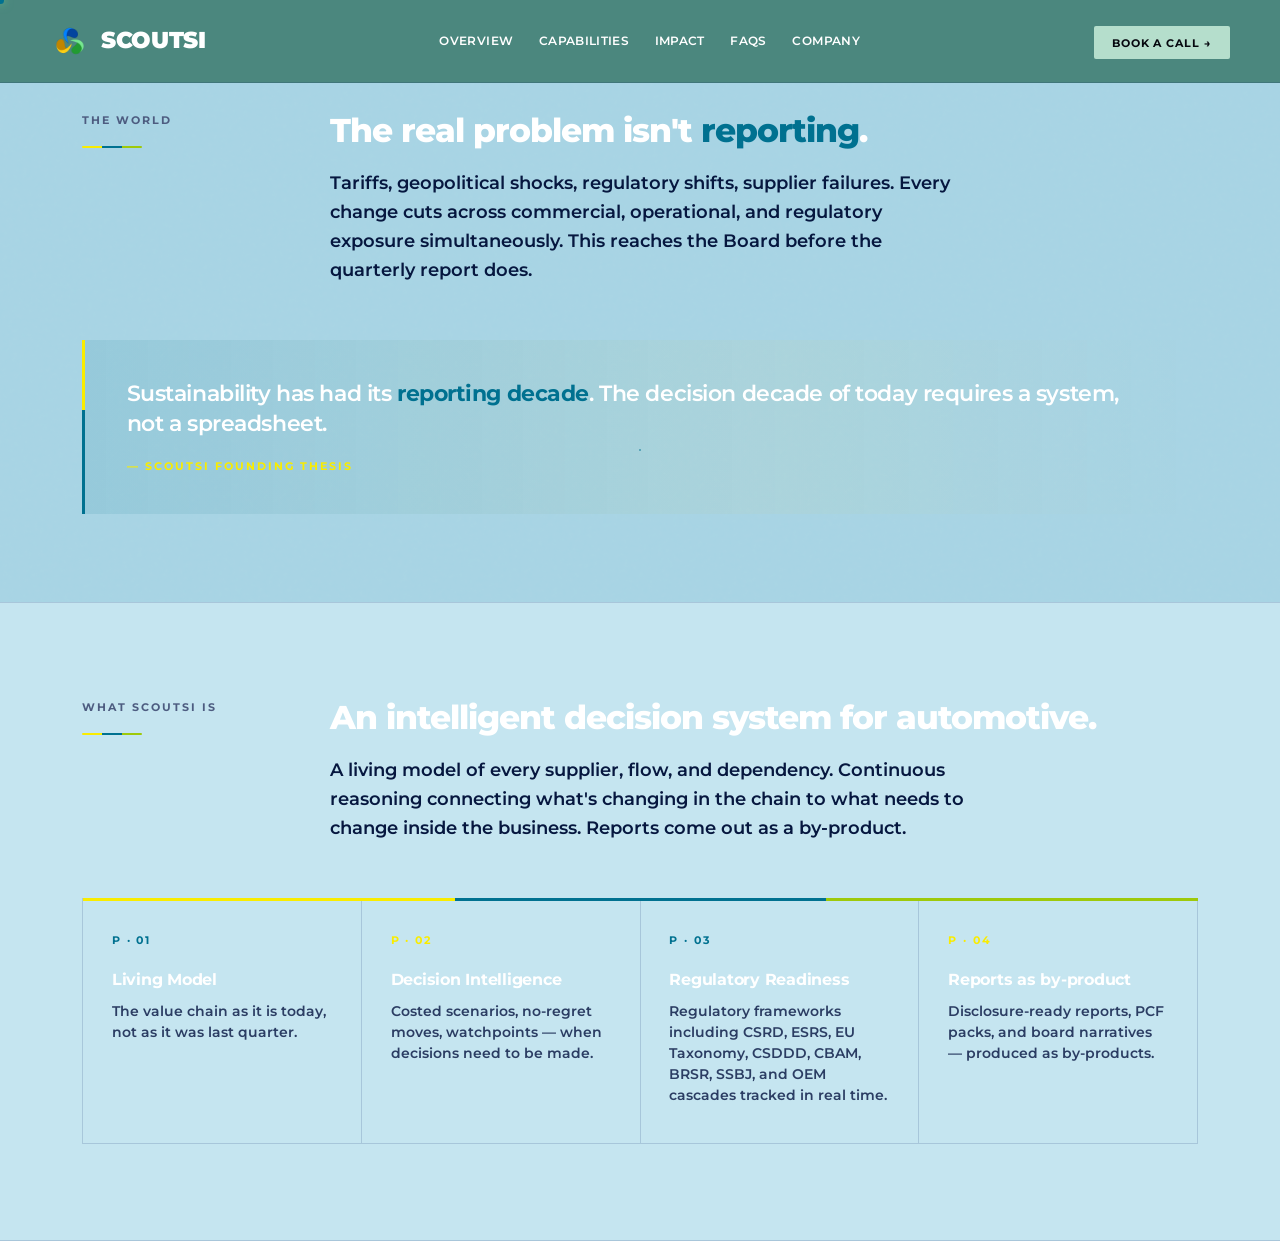
==== about-us.html @ c9f08b69 "Add files via upload" ====
<!doctype html>
<html lang="en">
  <head>
    <meta charset="UTF-8" />
    <meta name="viewport" content="width=device-width,initial-scale=1" />
    <title>Scoutsi — The decision system for the automotive value chain</title>
    <meta
      name="description"
      content="Scoutsi is an intelligent decision system for the automotive value chain. A continuously updated model of every supplier, flow, and dependency — connecting what's changing in the chain to what needs to change inside the business. Reports come out as a by-product."
    />
    <link
      rel="icon"
      type="image/png"
      href="[data-uri]"
    />
    <link rel="preconnect" href="https://fonts.googleapis.com" />
    <link rel="preconnect" href="https://fonts.gstatic.com" crossorigin />
    <link
      href="https://fonts.googleapis.com/css2?family=Montserrat:wght@300;400;500;600;700;800;900&display=swap"
      rel="stylesheet"
    />
    <link rel="stylesheet" href="style.css" />
  </head>
  <body>
    <nav id="nav">
      <div class="nav-in">
        <a href="index.html" class="nav-logo" aria-label="Scoutsi home">
          <span class="logo-mark"
            ><img
              src="[data-uri]"
              alt=""
          /></span>
          <span>SCOUTSI</span>
        </a>

        <div class="nav-links">
          <a href="about-us.html">Overview</a>
          <a href="capabilities.html">Capabilities</a>
          <a href="impact.html">Impact</a>
          <a href="#faq">FAQs</a>
          <a href="founders.html">Company</a>
        </div>
        <div class="nav-ctas">
          <a href="index.html#contact" class="nav-cta">Book a call →</a>
        </div>
        <div class="hamburger" id="hbg" aria-label="Menu">
          <span></span><span></span><span></span>
        </div>
      </div>
    </nav>

    <div class="lead" id="lead"></div>

    <!-- 01 · THE WORLD -->
    <section class="world" id="world">
      <div class="wrap">
        <div class="section-header">
          <div class="section-meta">
            <span class="eyebrow">The World</span>
            <div class="meta-line"></div>
          </div>
          <div class="section-title">
            <h2 class="reveal">
              The real problem isn't <span class="green">reporting</span>.
            </h2>
            <p class="lead reveal">
              Tariffs, geopolitical shocks, regulatory shifts, supplier
              failures. Every change cuts across commercial, operational, and
              regulatory exposure simultaneously. This reaches the Board before
              the quarterly report does.
            </p>
          </div>
        </div>

        <div class="pullquote reveal">
          <div class="pullquote-text">
            Sustainability has had its <em>reporting decade</em>. The decision
            decade of today requires a system, not a spreadsheet.
          </div>
          <div class="pullquote-attr">— Scoutsi Founding Thesis</div>
        </div>
      </div>
    </section>

    <!-- 02 · WHAT SCOUTSI IS -->
    <section class="what-is" id="what">
      <div class="wrap">
        <div class="section-header">
          <div class="section-meta">
            <span class="eyebrow">What Scoutsi Is</span>
            <div class="meta-line"></div>
          </div>
          <div class="section-title">
            <h2 class="reveal">
              An intelligent decision system for automotive.
            </h2>
            <p class="lead reveal">
              A living model of every supplier, flow, and dependency. Continuous
              reasoning connecting what's changing in the chain to what needs to
              change inside the business. Reports come out as a by-product.
            </p>
          </div>
        </div>

        <div class="pillars reveal">
          <div class="pillar">
            <div class="pillar-num">P · 01</div>
            <h3>Living Model</h3>
            <p>The value chain as it is today, not as it was last quarter.</p>
          </div>
          <div class="pillar">
            <div class="pillar-num">P · 02</div>
            <h3>Decision Intelligence</h3>
            <p>
              Costed scenarios, no-regret moves, watchpoints — when decisions
              need to be made.
            </p>
          </div>
          <div class="pillar">
            <div class="pillar-num">P · 03</div>
            <h3>Regulatory Readiness</h3>
            <p>
              Regulatory frameworks including CSRD, ESRS, EU Taxonomy, CSDDD,
              CBAM, BRSR, SSBJ, and OEM cascades tracked in real time.
            </p>
          </div>
          <div class="pillar">
            <div class="pillar-num">P · 04</div>
            <h3>Reports as by-product</h3>
            <p>
              Disclosure-ready reports, PCF packs, and board narratives —
              produced as by-products.
            </p>
          </div>
        </div>
      </div>
    </section>

    <!-- Wind cursor -->
    <svg id="wind-cursor"><path id="wind-path"></path></svg>
    <div id="wind-dot"></div>
    <script src="script.js" defer></script>
  </body>
</html>
---- style.css ----
*,
*::before,
*::after {
  box-sizing: border-box;
  margin: 0;
  padding: 0;
}
html {
  scroll-behavior: smooth;
}

:root {
  --green: #007190; /* kept */
  --green-bright: #b5decc; /* kept */
  --yellow: #f9ec00; /* kept */
  --navy: #2f8f4e; /* medium leaf green */
  --navy-deep: #14532a; /* deep forest green — darkest */
  --navy-bright: #9ec90a; /* chartreuse/lime — vivid accent */
  --bg: #a7d4e4; /* kept */
  --bg-1: #c5e5f0;
  --bg-2: #ddf1f8;
  --bg-3: #f3fbfe;
  --tx: #06173f; /* was #caced3 — now dark, primary text */
  --tx-mid: #2b3d63; /* was #9ba5b8 — secondary text */
  --tx-dim: #4d5c80; /* was #5a6478 — muted text */
  --tx-dimmer: #6a7794; /* was #3f4858 — most muted, still readable */
  --line: rgba(6, 26, 97, 0.15); /* was = --bg (invisible) */
  --line-strong: rgba(6, 26, 97, 0.3); /* was white (invisible on light) */
  --line-green: rgba(0, 113, 144, 0.35);
  --line-navy: rgba(45, 84, 224, 0.494);
  --green-glow: rgba(0, 113, 144, 0.1);
  --navy-glow: rgba(45, 85, 224, 0.1);
  --tri: linear-gradient(
    90deg,
    var(--yellow) 0%,
    var(--yellow) 33.333%,
    var(--green) 33.333%,
    var(--green) 66.666%,
    var(--navy-bright) 66.666%,
    var(--navy-bright) 100%
  );
  --f-sans: "Montserrat", -apple-system, BlinkMacSystemFont, sans-serif;
}

#nav {
  position: fixed;
  top: 0;
  left: 0;
  right: 0;
  z-index: 50;
  background: #4b877e;
  will-change: opacity, transform;
}

/* TRICOLOUR STRIP — reusable utility */
.tri-stripe {
  display: block;
  height: 3px;
  width: 100%;
  background: var(--tri);
  border-radius: 1px;
}
.tri-stripe.thin {
  height: 2px;
}
.tri-stripe.thick {
  height: 4px;
}

body {
  background: var(--bg);
  color: var(--tx);
  font-family: var(--f-sans);
  font-weight: 600;
  line-height: 1.6;
  -webkit-font-smoothing: antialiased;
  -moz-osx-font-smoothing: grayscale;
  overflow-x: hidden;
}
body::before {
  content: "";
  position: fixed;
  inset: 0;
  background-image: url("data:image/svg+xml,%3Csvg viewBox='0 0 200 200' xmlns='http://www.w3.org/2000/svg'%3E%3Cfilter id='n'%3E%3CfeTurbulence type='fractalNoise' baseFrequency='.9' numOctaves='3' stitchTiles='stitch'/%3E%3C/filter%3E%3Crect width='100%25' height='100%25' filter='url(%23n)' opacity='.04'/%3E%3C/svg%3E");
  pointer-events: none;
  z-index: 1;
  mix-blend-mode: overlay;
}
.spine-bg {
  position: fixed;
  inset: 0;
  pointer-events: none;
  z-index: 0;
  background-image:
    linear-gradient(
      90deg,
      transparent calc(50% - 580px),
      var(--line) calc(50% - 580px),
      var(--line) calc(50% - 579px),
      transparent calc(50% - 579px)
    ),
    linear-gradient(
      90deg,
      transparent calc(50% + 579px),
      var(--line) calc(50% + 579px),
      var(--line) calc(50% + 580px),
      transparent calc(50% + 580px)
    );
  opacity: 0.55;
}
@media (max-width: 1340px) {
  .spine-bg {
    display: none;
  }
}

a {
  color: inherit;
  text-decoration: none;
}
img {
  max-width: 100%;
  display: block;
}

h1,
h2,
h3,
h4,
h5 {
  font-family: var(--f-sans);
  color: #fff;
  font-weight: 800;
  letter-spacing: -0.035em;
  line-height: 1.04;
}
h2 {
  font-size: clamp(1.4rem, 2.6vw, 2.2rem);
  letter-spacing: -0.03em;
  line-height: 1.1;
}
h3 {
  font-size: clamp(1rem, 1.3vw, 1.15rem);
  letter-spacing: -0.015em;
  line-height: 1.25;
}
h4 {
  font-size: 1.02rem;
  letter-spacing: -0.01em;
  font-weight: 700;
}

p {
  color: var(--tx-mid);
  font-size: 1.1rem;
  line-height: 1.68;
}
p.lead {
  font-size: 1.1rem;
  line-height: 1.65;
  color: var(--tx);
}

.green {
  color: var(--green);
}
.yellow {
  color: var(--yellow);
}
.tx {
  color: var(--tx);
}
.mid {
  color: var(--tx-mid);
}
.dim {
  color: var(--tx-dim);
}

.eyebrow {
  font-family: var(--f-sans);
  font-size: 0.7rem;
  font-weight: 700;
  letter-spacing: 0.18em;
  text-transform: uppercase;
  color: var(--tx-dim);
}
.eyebrow .num {
  display: none;
}
.eyebrow .dot {
  display: none;
}
.eyebrow .dot {
  color: var(--tx-dimmer);
  margin: 0 0.7em;
}
/* Alternate yellow accent on even-numbered sections */
#what .eyebrow .num,
#impact .eyebrow .num,
#team .eyebrow .num,
#faq .eyebrow .num {
  color: var(--yellow);
}
#what .section-meta .meta-line,
#impact .section-meta .meta-line,
#team .section-meta .meta-line,
#faq .section-meta .meta-line {
  background: var(--tri);
}

.wrap {
  max-width: 1180px;
  margin: 0 auto;
  padding: 0 2rem;
  position: relative;
  z-index: 2;
}

/* Buttons */
.btn {
  display: inline-flex;
  align-items: center;
  gap: 10px;
  font-family: var(--f-sans);
  font-size: 0.78rem;
  font-weight: 700;
  padding: 0.92rem 1.7rem;
  border-radius: 2px;
  cursor: pointer;
  transition:
    transform 0.25s cubic-bezier(0.34, 1.4, 0.64, 1),
    background 0.2s,
    border-color 0.2s,
    color 0.2s;
  letter-spacing: 0.08em;
  text-transform: uppercase;
  border: 1px solid transparent;
  white-space: nowrap;
}
.btn .arrow {
  display: inline-block;
  transition: transform 0.25s cubic-bezier(0.34, 1.4, 0.64, 1);
  font-weight: 400;
}
.btn:hover .arrow {
  transform: translateX(4px);
}
.btn-primary {
  background: var(--green);
  color: #06080f;
}
.btn-primary:hover {
  background: var(--green-bright);
  transform: translateY(-1px);
}
.btn-ghost {
  background: transparent;
  color: #fff;
  border-color: var(--line-strong);
}
.btn-ghost:hover {
  border-color: var(--green);
  color: var(--green);
}

/* NAV */
nav {
  position: fixed;
  top: 0;
  left: 0;
  right: 0;
  z-index: 100;
  padding: 0 2rem;
  background: var(--navy-bright);
  backdrop-filter: blur(20px) saturate(1.4);
  -webkit-backdrop-filter: blur(20px) saturate(1.4);
  border-bottom: 1px solid var(--line);
  transition:
    background 0.3s,
    border-color 0.3s;
}
#nav.scrolled {
  background: #0f4f45;
  border-bottom-color: var(--line-strong);
}
.nav-in {
  max-width: 1180px;
  margin: 0 auto;
  display: flex;
  align-items: center;
  justify-content: space-between;
  height: 82px;
}
.nav-logo {
  display: flex;
  align-items: center;
  gap: 0.7rem;
  font-weight: 900;
  font-size: 1.45rem;
  letter-spacing: -0.015em;
  color: #fff;
  text-transform: uppercase;
}
.nav-logo .logo-mark {
  width: 40px;
  height: 40px;
  display: inline-flex;
  align-items: center;
  justify-content: center;
}
.nav-logo .logo-mark img {
  width: 40px;
  height: 40px;
  object-fit: contain;
}
.nav-links {
  display: flex;
  align-items: center;
  gap: 1.6rem;
}
.nav-links a {
  font-size: 0.74rem;
  font-weight: 600;
  color: #fff;
  letter-spacing: 0.03em;
  transition: color 0.2s;
  position: relative;
  text-transform: uppercase;
}
.nav-links a::after {
  content: "";
  position: absolute;
  bottom: -6px;
  left: 0;
  right: 0;
  height: 1px;
  background: var(--green);
  transform: scaleX(0);
  transform-origin: left;
  transition: transform 0.25s cubic-bezier(0.34, 1.4, 0.64, 1);
}
.nav-links a:hover {
  color: #fff;
}
.nav-links a:hover::after {
  transform: scaleX(1);
}
.nav-cta {
  font-family: var(--f-sans);
  font-size: 0.7rem;
  font-weight: 700;
  padding: 0.6rem 1.15rem;
  border-radius: 2px;
  background: #b5decc;
  color: #06080f;
  letter-spacing: 0.08em;
  text-transform: uppercase;
  transition:
    background 0.2s,
    transform 0.2s;
}
.nav-cta:hover {
  background: var(--green-bright);
  transform: translateY(-1px);
}

/* =============== DROPDOWN =============== */

/* --- shared base (needed for all three) --- */
.dropdown {
  position: relative;
  display: inline-block;
}

.dropdown > button {
  background: none;
  border: none;
  cursor: pointer;
  font-family: var(--f-sans);
  font-size: 0.74rem;
  font-weight: 600;
  letter-spacing: 0.03em;
  text-transform: uppercase;
  color: #fff; /* matches your white nav links */
  display: inline-flex;
  align-items: center;
  gap: 6px;
}
.dropdown:hover > button::after,
.dropdown:focus-within > button::after {
  transform: rotate(180deg);
}

.dropdown .content {
  position: absolute;
  top: 100%;
  left: 0;
  min-width: 180px;
  /* animate with opacity/visibility — NOT display:none */
  opacity: 0;
  visibility: hidden;
  transform: translateY(8px);
  transition:
    opacity 0.22s ease,
    transform 0.22s ease,
    visibility 0.22s;
  z-index: 200;
}
.dropdown:hover .content,
.dropdown:focus-within .content {
  /* :focus-within = keyboard friendly */
  opacity: 1;
  visibility: visible;
  transform: translateY(0);
}
.dropdown .content a {
  display: block;
  font-size: 0.85rem;
  color: #06173f;
  text-decoration: none;
}

.dropdown .content {
  background: #fff;
  border: 1px solid rgba(6, 23, 63, 0.1);
  border-radius: 10px;
  padding: 6px;
  box-shadow: 0 12px 30px rgba(6, 30, 28, 0.15);
}
.dropdown .content a {
  padding: 10px 14px;
  border-radius: 6px;
  transition:
    background 0.18s,
    color 0.18s;
}
.dropdown .content a:hover {
  background: rgba(0, 113, 144, 0.09);
  color: #007190;
}

.hamburger {
  display: none;
  flex-direction: column;
  gap: 5px;
  cursor: pointer;
  padding: 6px;
}
.hamburger span {
  width: 22px;
  height: 1.5px;
  background: #fff;
  border-radius: 1px;
  transition: all 0.3s;
}

section {
  position: relative;
  z-index: 2;
}

.section-header {
  display: grid;
  grid-template-columns: 200px 1fr;
  gap: 3rem;
  margin-bottom: 3.5rem;
  align-items: start;
}
.section-meta {
  position: sticky;
  top: 100px;
}
.section-meta .eyebrow {
  display: block;
  margin-bottom: 0.6rem;
}
.section-meta .meta-line {
  width: 60px;
  height: 2px;
  margin-top: 1rem;
  background: var(--tri);
  border-radius: 1px;
}
.section-title {
  max-width: 780px;
}
.section-title h2 {
  margin-bottom: 1.2rem;
  color: #fff;
}
.section-title p.lead {
  max-width: 640px;
}
@media (max-width: 880px) {
  .section-header {
    grid-template-columns: 1fr;
    gap: 1.2rem;
    margin-bottom: 2.5rem;
  }
  .section-meta {
    position: static;
  }
}

/* =============== HERO =============== */
.hero {
  min-height: auto;
  padding: 150px 0 100px;
  display: flex;
  align-items: center;
  position: relative;
  overflow: hidden;
}
.hero::before {
  content: "";
  position: absolute;
  top: -20%;
  left: 50%;
  transform: translateX(-50%);
  width: 1100px;
  height: 900px;
  border-radius: 50%;
  background: radial-gradient(
    ellipse,
    rgba(6, 26, 97, 0.42) 0%,
    rgba(6, 26, 97, 0.12) 35%,
    transparent 70%
  );
  pointer-events: none;
  z-index: 0;
}
.hero::after {
  content: "";
  position: absolute;
  bottom: -10%;
  right: -5%;
  width: 500px;
  height: 500px;
  border-radius: 50%;
  background: radial-gradient(
    circle,
    rgba(119, 232, 146, 0.06) 0%,
    transparent 65%
  );
  pointer-events: none;
  z-index: 0;
}
.hero-grid {
  position: relative;
  z-index: 2;
  width: 100%;
  display: grid;
  grid-template-columns: 1fr;
  gap: 1.5rem;
  align-items: center;
}
@media (max-width: 960px) {
  .hero-grid {
    grid-template-columns: 1fr;
    gap: 3rem;
  }
}

.hero-badge {
  display: inline-flex;
  align-items: center;
  gap: 10px;
  font-family: var(--f-sans);
  font-size: 0.7rem;
  font-weight: 500;
  letter-spacing: 0.14em;
  text-transform: uppercase;
  color: var(--green);
  padding: 0.5rem 1rem 0.5rem 0.75rem;
  border: 1px solid var(--line-green);
  border-radius: 100px;
  background: rgba(119, 232, 146, 0.04);
  margin-bottom: 2.2rem;
  animation: fadeUp 0.8s 0.1s both;
}
.hero-badge .pulse {
  width: 7px;
  height: 7px;
  border-radius: 50%;
  background: var(--green);
  box-shadow: 0 0 0 0 rgba(119, 232, 146, 0.6);
  animation: pulse 2.2s infinite;
}
@keyframes pulse {
  0% {
    box-shadow: 0 0 0 0 rgba(119, 232, 146, 0.5);
  }
  70% {
    box-shadow: 0 0 0 10px rgba(119, 232, 146, 0);
  }
  100% {
    box-shadow: 0 0 0 0 rgba(119, 232, 146, 0);
  }
}

/* Hero tagline: three lines, all same size, decisive */
.hero-title {
  font-size: clamp(1.5rem, 3vw, 2.6rem);
  font-weight: 800;
  letter-spacing: -0.04em;
  line-height: 1.1;
  margin-bottom: 1.8rem;
  color: #fff;
  animation: fadeUp 0.8s 0.2s both;
  text-wrap: balance;
}
.hero-title .l1 {
  position: relative;
  left: 1rem;
  display: inline-block;
}
.hero-title .l2 {
  display: inline-block;
}
.hero-title .l3 {
  position: relative;
  left: 15.5rem;
  display: block;
  color: var(--yellow);
  margin-top: 0.15em;
}
.hero-title .nb {
  white-space: nowrap;
}

.hero-sub {
  font-size: 0.93rem;
  line-height: 1.62;
  color: var(--tx-mid);
  max-width: 10000px;
  margin-bottom: 2.2rem;
  animation: fadeUp 0.8s 0.35s both;
  position: relative;
  left: 2rem;
}
.hero-sub strong {
  color: var(--tx);
  font-weight: 600;
}

.hero-actions {
  display: flex;
  gap: 1rem;
  flex-wrap: wrap;
  margin-bottom: 3rem;
  animation: fadeUp 0.8s 0.5s both;
}

.hero-stats {
  display: grid;
  grid-template-columns: repeat(2, 1fr);
  gap: 1.8rem;
  padding-top: 2.2rem;
  border-top: 1px solid var(--line);
  animation: fadeUp 0.8s 0.65s both;
  max-width: 520px;
}
.hero-stat .stat-v {
  font-size: 1.85rem;
  font-weight: 800;
  color: #fff;
  letter-spacing: -0.03em;
  line-height: 1;
  margin-bottom: 0.5rem;
}
.hero-stat .stat-v .unit {
  color: var(--green);
  font-weight: 700;
}
.hero-stat:nth-child(2) .stat-v .unit {
  color: var(--yellow);
}
.hero-stat .stat-l {
  font-family: var(--f-sans);
  font-size: 0.66rem;
  font-weight: 600;
  letter-spacing: 0.14em;
  text-transform: uppercase;
  color: var(--tx-dim);
  line-height: 1.4;
}

@keyframes fadeUp {
  from {
    opacity: 0;
    transform: translateY(24px);
  }
  to {
    opacity: 1;
    transform: translateY(0);
  }
}

/* =============== DASHBOARD MOCKUP (HERO RIGHT) =============== */
.dash-frame {
  position: relative;
  background: linear-gradient(180deg, var(--bg-3) 0%, var(--bg-2) 100%);
  border: 1px solid var(--line-strong);
  border-radius: 6px;
  padding: 0;
  overflow: hidden;
  box-shadow:
    0 30px 80px rgba(0, 0, 0, 0.55),
    0 0 0 1px rgba(119, 232, 146, 0.04) inset,
    0 60px 100px -40px rgba(6, 26, 97, 0.4);
  animation: fadeUp 1s 0.3s both;
}
.dash-chrome {
  display: flex;
  align-items: center;
  gap: 0.5rem;
  padding: 0.7rem 1rem;
  border-bottom: 1px solid var(--line);
  background: rgba(0, 0, 0, 0.25);
}
.dash-dots {
  display: flex;
  gap: 6px;
}
.dash-dot {
  width: 9px;
  height: 9px;
  border-radius: 50%;
}
.dash-dot:nth-child(1) {
  background: #ff5f57;
}
.dash-dot:nth-child(2) {
  background: #febc2e;
}
.dash-dot:nth-child(3) {
  background: #28c840;
}
.dash-tab {
  margin-left: auto;
  font-family: var(--f-sans);
  font-size: 0.62rem;
  color: var(--tx-dim);
  letter-spacing: 0.1em;
  text-transform: uppercase;
}
.dash-body {
  padding: 1.4rem 1.4rem 1.5rem;
}

.dash-row {
  display: flex;
  align-items: center;
  justify-content: space-between;
  margin-bottom: 1.1rem;
}
.dash-section-label {
  font-family: var(--f-sans);
  font-size: 0.62rem;
  font-weight: 500;
  letter-spacing: 0.14em;
  text-transform: uppercase;
  color: var(--green);
}
.dash-live {
  display: inline-flex;
  align-items: center;
  gap: 6px;
  font-family: var(--f-sans);
  font-size: 0.6rem;
  color: var(--tx-dim);
  letter-spacing: 0.1em;
  text-transform: uppercase;
}
.dash-live .live-dot {
  width: 5px;
  height: 5px;
  background: var(--green);
  border-radius: 50%;
  animation: pulse 2s infinite;
}

/* Heatmap grid */
.heatmap {
  display: grid;
  grid-template-columns: 90px repeat(12, 1fr);
  gap: 3px;
  margin-bottom: 1.5rem;
  position: relative;
}
/* Scanning bar — sweeps across heatmap */
.heatmap::after {
  content: "";
  position: absolute;
  top: 0;
  bottom: 0;
  left: 90px;
  width: 30px;
  background: linear-gradient(
    90deg,
    transparent 0%,
    rgba(119, 232, 146, 0.18) 50%,
    transparent 100%
  );
  pointer-events: none;
  animation: hm-scan 5.5s linear infinite;
  z-index: 3;
  mix-blend-mode: screen;
}
@keyframes hm-scan {
  0% {
    transform: translateX(-30px);
    opacity: 0;
  }
  10% {
    opacity: 1;
  }
  90% {
    opacity: 1;
  }
  100% {
    transform: translateX(calc(100% + 30px));
    opacity: 0;
  }
}
.hm-label {
  font-family: var(--f-sans);
  font-size: 0.6rem;
  color: var(--tx-dim);
  letter-spacing: 0.06em;
  text-transform: uppercase;
  align-self: center;
  padding-right: 0.5rem;
  text-align: right;
  line-height: 1.2;
}
.hm-cell {
  aspect-ratio: 1;
  border-radius: 2px;
  background: rgba(255, 255, 255, 0.04);
  transition:
    transform 0.2s,
    filter 0.2s;
  animation: hm-flicker 6s ease-in-out infinite;
}
/* Stagger cells so they shimmer at different times */
.hm-cell:nth-child(13n + 2) {
  animation-delay: 0s;
}
.hm-cell:nth-child(13n + 3) {
  animation-delay: 0.4s;
}
.hm-cell:nth-child(13n + 4) {
  animation-delay: 0.9s;
}
.hm-cell:nth-child(13n + 5) {
  animation-delay: 1.4s;
}
.hm-cell:nth-child(13n + 6) {
  animation-delay: 1.9s;
}
.hm-cell:nth-child(13n + 7) {
  animation-delay: 2.4s;
}
.hm-cell:nth-child(13n + 8) {
  animation-delay: 2.9s;
}
.hm-cell:nth-child(13n + 9) {
  animation-delay: 3.4s;
}
.hm-cell:nth-child(13n + 10) {
  animation-delay: 3.9s;
}
.hm-cell:nth-child(13n + 11) {
  animation-delay: 4.4s;
}
.hm-cell:nth-child(13n + 12) {
  animation-delay: 4.9s;
}
.hm-cell:nth-child(13n + 13) {
  animation-delay: 5.4s;
}
@keyframes hm-flicker {
  0%,
  90%,
  100% {
    filter: brightness(1);
  }
  93% {
    filter: brightness(1.45) saturate(1.2);
  }
  95% {
    filter: brightness(0.92);
  }
  97% {
    filter: brightness(1.25);
  }
}
.hm-cell:hover {
  transform: scale(1.15);
  filter: brightness(1.4);
  z-index: 5;
  position: relative;
}
.hm-cell.l0 {
  background: rgba(119, 232, 146, 0.04);
}
.hm-cell.l1 {
  background: rgba(119, 232, 146, 0.15);
}
.hm-cell.l2 {
  background: rgba(119, 232, 146, 0.35);
}
.hm-cell.l3 {
  background: rgba(252, 207, 20, 0.5);
}
.hm-cell.l4 {
  background: rgba(252, 207, 20, 0.85);
}
.hm-cell.l5 {
  background: rgba(255, 95, 87, 0.7);
}
.hm-cell.l6 {
  background: rgba(255, 95, 87, 0.95);
  box-shadow: 0 0 0 1px rgba(255, 95, 87, 0.3);
}
/* Hottest cells get a steady pulse to draw the eye */
.hm-cell.l5,
.hm-cell.l6 {
  animation: hm-hot 2.4s ease-in-out infinite;
}
.hm-cell.l6 {
  animation-delay: 0.6s;
}
@keyframes hm-hot {
  0%,
  100% {
    box-shadow: 0 0 0 0 rgba(255, 95, 87, 0.4);
  }
  50% {
    box-shadow: 0 0 0 4px rgba(255, 95, 87, 0);
  }
}

.hm-x-axis {
  display: grid;
  grid-template-columns: 90px repeat(12, 1fr);
  gap: 3px;
  margin-top: -1rem;
  margin-bottom: 1.3rem;
}
.hm-tick {
  font-family: var(--f-sans);
  font-size: 0.55rem;
  color: var(--tx-dimmer);
  text-align: center;
  letter-spacing: 0.04em;
}

/* Bottom row: PCF card + Decision card */
.dash-cards {
  display: grid;
  grid-template-columns: 1fr 1fr;
  gap: 0.7rem;
  margin-top: 1.1rem;
}
.dash-card {
  background: rgba(0, 0, 0, 0.3);
  border: 1px solid var(--line);
  border-radius: 4px;
  padding: 0.85rem 0.95rem;
}
.dash-card-label {
  font-family: var(--f-sans);
  font-size: 0.58rem;
  font-weight: 500;
  letter-spacing: 0.12em;
  text-transform: uppercase;
  color: var(--tx-dim);
  margin-bottom: 0.55rem;
}
.dash-card-v {
  font-size: 1.4rem;
  font-weight: 800;
  color: #fff;
  line-height: 1;
  letter-spacing: -0.02em;
  margin-bottom: 0.4rem;
}
.dash-card-v .v-unit {
  color: var(--tx-dim);
  font-size: 0.65em;
  font-weight: 500;
  margin-left: 0.2em;
}
.dash-card-meta {
  font-size: 0.65rem;
  color: var(--tx-mid);
  line-height: 1.4;
}
.dash-card-meta .delta {
  color: var(--green);
  font-weight: 600;
  font-family: var(--f-sans);
}
.dash-card-meta .delta.warn {
  color: var(--yellow);
}

.confidence-bar {
  display: flex;
  gap: 2px;
  margin-top: 0.5rem;
  height: 5px;
}
.confidence-seg {
  flex: 1;
  border-radius: 1px;
  background: rgba(255, 255, 255, 0.06);
}
.confidence-seg.primary {
  background: var(--green);
}
.confidence-seg.estimated {
  background: rgba(252, 207, 20, 0.6);
}

@media (max-width: 540px) {
  .hero-stats {
    grid-template-columns: 1fr;
  }
  .heatmap {
    grid-template-columns: 70px repeat(10, 1fr);
  }
  .heatmap .hm-cell:nth-child(13n),
  .heatmap .hm-cell:nth-child(13n + 1) {
    display: none;
  }
  .hm-x-axis {
    display: none;
  }
}

/* =============== TRUST STRIP =============== */
.trust,
.trust-1 {
  padding: 60px 0;
  border-top: 1px solid var(--line);
  border-bottom: 1px solid var(--line);
  background: var(--bg-1);
  position: relative;
}
.trust-1 {
  top: 82px;
} /* subpage version sits below the fixed nav */

.trust::before,
.trust-1::before {
  content: "";
  position: absolute;
  top: 0;
  left: 46%;
  transform: translateX(-50%);
  width: 240px;
  height: 3px;
  background: var(--tri);
  border-radius: 1px;
}

.trust-in {
  display: flex;
  justify-content: center; /* margins position the sides, not space-between */
  align-items: flex-start;
  gap: 2.5rem;
  flex-wrap: wrap;
  max-width: 1000px;
  margin: 0 auto;
}

.trust-side {
  display: flex;
  flex-direction: column;
  gap: 1rem;
  align-items: center;
  text-align: center;
}
.trust-side--right {
  align-items: flex-end;
  text-align: center;
  margin-left: auto; /* sends it to the right edge */
  margin-right: 1rem; /* then pulls it inward — tune this number */
}
.trust-side--right .trust-items {
  justify-content: flex-end;
  margin-right: -5rem;
}

.trust-label {
  font-family: var(--f-sans);
  font-size: 0.68rem;
  font-weight: 700;
  letter-spacing: 0.18em;
  text-transform: uppercase;
  color: var(--green);
}

.trust-items {
  display: flex;
  align-items: center;
  gap: 1.4rem;
  flex-wrap: wrap;
}

.trust-item {
  font-size: 0.84rem;
  font-weight: 600;
  color: var(--tx-mid);
  letter-spacing: 0.02em;
  display: inline-flex;
  align-items: center;
  gap: 1.4rem;
  transition: color 0.2s;
}
.trust-item:not(:last-child)::after {
  content: "";
  width: 4px;
  height: 4px;
  border-radius: 50%;
  background: var(--yellow);
  opacity: 0.55;
}
.trust-item:hover {
  color: var(--green);
}

/* stack the two sides on narrow screens instead of colliding */
@media (max-width: 760px) {
  .trust-in {
    flex-direction: column;
    gap: 2rem;
  }
  .trust-side {
    align-items: center;
    text-align: center;
  }
  .trust-side--right {
    align-items: center;
    text-align: center;
    margin-left: 0; /* reset the desktop push */
    margin-right: 0;
  }
  .trust-side--right .trust-items {
    justify-content: center;
  }
}
/* =============== WORLD =============== */
.world {
  padding: 7rem 0 5.5rem;
}
.pullquote {
  margin-top: 3rem;
  padding: 2.4rem 2.6rem;
  border-left: 3px solid var(--green);
  background: linear-gradient(
    90deg,
    var(--green-glow) 0%,
    rgba(252, 207, 20, 0.04) 60%,
    transparent 100%
  );
  border-radius: 0 4px 4px 0;
  position: relative;
}
.pullquote::before {
  content: "";
  position: absolute;
  left: -3px;
  top: 0;
  width: 3px;
  height: 40%;
  background: var(--yellow);
}
.pullquote-text {
  font-size: clamp(1rem, 1.7vw, 1.35rem);
  font-weight: 600;
  line-height: 1.4;
  letter-spacing: -0.02em;
  color: #fff;
}
.pullquote-text em {
  color: var(--green);
  font-style: normal;
  font-weight: 700;
}
.pullquote-attr {
  margin-top: 1.2rem;
  font-family: var(--f-sans);
  font-size: 0.7rem;
  font-weight: 700;
  letter-spacing: 0.18em;
  text-transform: uppercase;
  color: var(--yellow);
}

/* =============== WHAT IS — pillars =============== */
.what-is {
  padding: 6rem 0;
  background: var(--bg-1);
  border-top: 1px solid var(--line);
  border-bottom: 1px solid var(--line);
}

.pillars {
  display: grid;
  grid-template-columns: repeat(4, 1fr);
  gap: 0;
  margin-top: 3rem;
  border-top: none;
  border-left: 1px solid var(--line);
  position: relative;
}
.pillars::before {
  content: "";
  position: absolute;
  top: 0;
  left: 0;
  right: 0;
  height: 3px;
  background: var(--tri);
  z-index: 2;
}
.pillar {
  padding: 2.2rem 1.8rem 2.3rem;
  border-right: 1px solid var(--line);
  border-bottom: 1px solid var(--line);
  transition: background 0.25s;
  position: relative;
}
.pillar:hover {
  background: rgba(119, 232, 146, 0.04);
}
.pillar:nth-child(2):hover {
  background: rgba(252, 207, 20, 0.04);
}
.pillar:nth-child(4):hover {
  background: rgba(252, 207, 20, 0.04);
}
.pillar-num {
  font-family: var(--f-sans);
  font-size: 0.66rem;
  font-weight: 700;
  letter-spacing: 0.18em;
  color: var(--green);
  margin-bottom: 1.2rem;
  text-transform: uppercase;
}
.pillar:nth-child(2) .pillar-num {
  color: var(--yellow);
}
.pillar:nth-child(4) .pillar-num {
  color: var(--yellow);
}
.pillar h3 {
  margin-bottom: 0.7rem;
  font-size: 1.02rem;
  font-weight: 700;
  color: #fff;
  letter-spacing: -0.015em;
}
.pillar p {
  font-size: 0.85rem;
  line-height: 1.55;
  color: var(--tx-mid);
}
@media (max-width: 900px) {
  .pillars {
    grid-template-columns: repeat(2, 1fr);
  }
}
@media (max-width: 540px) {
  .pillars {
    grid-template-columns: 1fr;
  }
}

/* =============== TWO AUDIENCES =============== */
.audiences {
  padding: 7rem 0;
}
/* Value-chain video — section 3 */
.chain-video {
  margin-top: 3.5rem;
  position: relative;
}
.chain-video-head {
  display: flex;
  align-items: baseline;
  justify-content: space-between;
  gap: 2rem;
  margin-bottom: 1.4rem;
  flex-wrap: wrap;
}
.chain-video-eyebrow {
  font-family: var(--f-sans);
  font-size: 0.7rem;
  font-weight: 800;
  letter-spacing: 0.2em;
  text-transform: uppercase;
  color: var(--green);
}
.chain-video-title {
  font-size: 1.3rem;
  font-weight: 800;
  color: #fff;
  letter-spacing: -0.02em;
  margin: 0.3rem 0 0;
}
.chain-video-note {
  font-size: 0.9rem;
  color: var(--tx-mid);
  max-width: 460px;
  line-height: 1.6;
}
.chain-video-frame {
  border: 1px solid var(--line-strong);
  background: var(--bg-1);
  overflow: hidden;
}
.chain-video-frame::before {
  content: "";
  position: absolute;
  top: 0;
  left: 0;
  right: 0;
  height: 3px;
  background: var(--tri);
  z-index: 2;
}

.arch-note {
  text-align: center;
  margin-top: 3rem;
  font-size: 0.95rem;
  color: var(--tx-mid);
  font-style: italic;
  max-width: 680px;
  margin-left: auto;
  margin-right: auto;
  line-height: 1.65;
}
.arch-note strong {
  color: var(--tx);
  font-weight: 600;
  font-style: normal;
}
.audience-grid {
  display: grid;
  grid-template-columns: 1fr 1fr;
  gap: 1.8rem;
  margin-top: 3.2rem;
}
.audience-card {
  background: var(--bg-2);
  border: 1px solid var(--line);
  padding: 2.4rem 2.2rem 2.2rem;
  position: relative;
  transition:
    border-color 0.25s,
    transform 0.3s cubic-bezier(0.2, 0.8, 0.2, 1);
}
.audience-card:hover {
  border-color: var(--line-strong);
}
.audience-card.enterprise {
  background: linear-gradient(
    180deg,
    var(--bg-2) 0%,
    rgba(6, 26, 97, 0.18) 100%
  );
  border-color: rgba(6, 26, 97, 0.5);
}
.audience-card.enterprise:hover {
  border-color: rgba(119, 232, 146, 0.4);
}
.audience-tag {
  font-family: var(--f-sans);
  font-size: 0.66rem;
  letter-spacing: 0.16em;
  text-transform: uppercase;
  color: var(--green);
  margin-bottom: 0.7rem;
  display: flex;
  align-items: center;
  gap: 0.55rem;
}
.audience-tag .tag-dot {
  width: 6px;
  height: 6px;
  border-radius: 50%;
  background: var(--green);
}
.audience-card.enterprise .audience-tag {
  color: var(--yellow);
}
.audience-card.enterprise .audience-tag .tag-dot {
  background: var(--yellow);
}
.audience-card h3 {
  font-size: 1.45rem;
  font-weight: 800;
  letter-spacing: -0.02em;
  color: #fff;
  margin-bottom: 0.4rem;
}
.audience-card .audience-for {
  font-style: italic;
  color: var(--tx-mid);
  font-size: 0.9rem;
  margin-bottom: 1.3rem;
  font-weight: 500;
}
.audience-card p.audience-context {
  font-size: 0.92rem;
  line-height: 1.6;
  color: var(--tx-mid);
  margin-bottom: 1.6rem;
}
.audience-card .audience-context strong {
  color: var(--tx);
  font-weight: 600;
}
.audience-points {
  list-style: none;
  padding: 0;
  margin: 0;
}
.audience-points li {
  display: flex;
  align-items: flex-start;
  gap: 0.8rem;
  padding: 0.65rem 0;
  border-top: 1px solid var(--line);
  font-size: 0.88rem;
  line-height: 1.5;
  color: var(--tx);
}
.audience-points li:last-child {
  padding-bottom: 0;
}
.audience-points .check {
  flex-shrink: 0;
  width: 16px;
  height: 16px;
  display: inline-flex;
  align-items: center;
  justify-content: center;
  margin-top: 0.15rem;
}
.audience-points .check svg {
  width: 13px;
  height: 13px;
}
.audience-card.enterprise .check svg {
  color: var(--yellow);
}
.audience-card.snapshot .check svg {
  color: var(--green);
}
.snapshot-availability {
  display: inline-block;
  margin-top: 1.3rem;
  font-family: var(--f-sans);
  font-size: 0.6rem;
  color: var(--tx-dim);
  letter-spacing: 0.12em;
  text-transform: uppercase;
  padding: 0.35rem 0.7rem;
  border: 1px dashed var(--line-strong);
  border-radius: 2px;
}
@media (max-width: 840px) {
  .audience-grid {
    grid-template-columns: 1fr;
  }
}

/* =============== IMPACT =============== */
.impact {
  padding: 7rem 0;
  background: var(--bg-1);
  border-top: 1px solid var(--line);
  border-bottom: 1px solid var(--line);
}
.impact-stages {
  margin-top: 2.5rem;
  display: grid;
  grid-template-columns: auto 1fr;
  gap: 1.8rem 1.3rem;
  max-width: 760px;
}
.stage-num {
  font-family: var(--f-sans);
  font-size: 0.85rem;
  font-weight: 800;
  letter-spacing: 0.12em;
  color: var(--green);
  padding-top: 0.1rem;
}
.impact-stages .stage-num:nth-of-type(2) {
  color: var(--yellow);
}
.impact-stages .stage-num:nth-of-type(3) {
  color: var(--green);
}
.stage-text {
  font-size: 0.98rem;
  color: var(--tx);
  line-height: 1.55;
  padding-bottom: 1.3rem;
  border-bottom: 1px solid var(--line);
}
.stage-text:last-of-type {
  border-bottom: none;
}

.scenarios {
  display: grid;
  grid-template-columns: 1fr 1fr;
  gap: 0;
  margin-top: 3.5rem;
  border: 1px solid var(--line);
}
.scenario {
  padding: 2.2rem 2rem;
  position: relative;
}
.scenario:first-child {
  border-right: 1px solid var(--line);
}
.scenario-tag {
  font-family: var(--f-sans);
  font-size: 0.66rem;
  letter-spacing: 0.16em;
  text-transform: uppercase;
  color: var(--green);
  margin-bottom: 1rem;
}
.scenario h4 {
  font-size: 1rem;
  font-weight: 700;
  color: #fff;
  margin-bottom: 0.85rem;
  letter-spacing: -0.015em;
  line-height: 1.3;
}
.scenario p {
  font-size: 0.88rem;
  line-height: 1.6;
  color: var(--tx-mid);
}
.scenario p strong {
  color: var(--tx);
  font-weight: 600;
}
@media (max-width: 780px) {
  .scenarios {
    grid-template-columns: 1fr;
  }
  .scenario:first-child {
    border-right: none;
    border-bottom: 1px solid var(--line);
  }
}

/* =============== WHY DIFFERENT — with mini supplier visual =============== */
.why-diff {
  padding: 7rem 0;
}

.diff-grid {
  display: grid;
  grid-template-columns: repeat(3, 1fr);
  gap: 1.4rem;
  margin-top: 3rem;
}
.diff-card {
  background: var(--bg-2);
  border: 1px solid var(--line);
  padding: 2.2rem 1.9rem;
  transition:
    border-color 0.25s,
    transform 0.3s cubic-bezier(0.2, 0.8, 0.2, 1);
  position: relative;
  overflow: hidden;
}
.diff-card::before {
  content: "";
  position: absolute;
  top: 0;
  left: 0;
  right: 0;
  height: 1px;
  background: linear-gradient(90deg, transparent, var(--green), transparent);
  opacity: 0;
  transition: opacity 0.3s;
}
.diff-card:hover {
  border-color: var(--line-strong);
  transform: translateY(-3px);
}
.diff-card:hover::before {
  opacity: 0.7;
}
.diff-mark {
  font-family: var(--f-sans);
  font-size: 0.82rem;
  font-weight: 800;
  letter-spacing: 0.16em;
  color: var(--green);
  margin-bottom: 1.5rem;
  display: flex;
  align-items: center;
  gap: 0.7rem;
  text-transform: uppercase;
}
.diff-mark::after {
  content: "";
  flex: 1;
  height: 1px;
  background: var(--line);
}
.diff-card:nth-child(2) .diff-mark {
  color: var(--yellow);
}
.diff-card:nth-child(2) .diff-mark::after {
  background: linear-gradient(
    90deg,
    var(--line) 0%,
    rgba(252, 207, 20, 0.2) 100%
  );
}
.diff-card:nth-child(1) .diff-mark::after,
.diff-card:nth-child(3) .diff-mark::after {
  background: linear-gradient(
    90deg,
    var(--line) 0%,
    rgba(119, 232, 146, 0.2) 100%
  );
}
.diff-card h3 {
  font-size: 1.1rem;
  font-weight: 800;
  color: #fff;
  margin-bottom: 0.85rem;
  letter-spacing: -0.015em;
  line-height: 1.25;
}
.diff-card p {
  font-size: 0.88rem;
  line-height: 1.6;
  color: var(--tx-mid);
}

/* Lineage visual — embedded in the "Built on primary truth" card */
.lineage-vis {
  margin-top: 1.4rem;
  padding-top: 1.3rem;
  border-top: 1px solid var(--line);
}
.lineage-step {
  display: flex;
  align-items: center;
  gap: 0.6rem;
  margin-bottom: 0.55rem;
  font-family: var(--f-sans);
  font-size: 0.66rem;
  letter-spacing: 0.06em;
  color: var(--tx-mid);
}
.lineage-step:last-child {
  margin-bottom: 0;
}
.lineage-step .arrow {
  color: var(--green);
  width: 10px;
}
.lineage-step .pill {
  font-size: 0.62rem;
  padding: 0.18rem 0.5rem;
  border-radius: 2px;
  background: rgba(119, 232, 146, 0.1);
  color: var(--green);
  border: 1px solid var(--line-green);
  margin-left: auto;
  letter-spacing: 0.08em;
  text-transform: uppercase;
}
.lineage-step .pill.est {
  background: rgba(252, 207, 20, 0.08);
  color: var(--yellow);
  border-color: rgba(252, 207, 20, 0.22);
}

/* Sector-specific micro-visual */
.sector-vis {
  margin-top: 1.4rem;
  padding-top: 1.3rem;
  border-top: 1px solid var(--line);
  display: grid;
  grid-template-columns: repeat(5, 1fr);
  gap: 3px;
}
.sector-cell {
  aspect-ratio: 1.15;
  display: flex;
  align-items: center;
  justify-content: center;
  font-family: var(--f-sans);
  font-size: 0.5rem;
  letter-spacing: 0.02em;
  color: var(--tx-dim);
  background: rgba(255, 255, 255, 0.03);
  border-radius: 2px;
  border: 1px solid var(--line);
  line-height: 1.1;
  text-align: center;
  padding: 2px;
  overflow: hidden;
}
.sector-cell.active {
  background: rgba(119, 232, 146, 0.12);
  color: var(--green);
  border-color: var(--line-green);
}

/* Derive vs predict micro-visual */
.derive-vis {
  margin-top: 1.4rem;
  padding-top: 1.3rem;
  border-top: 1px solid var(--line);
  display: flex;
  gap: 0.6rem;
  font-family: var(--f-sans);
  font-size: 0.62rem;
}
.derive-vis .col {
  flex: 1;
  padding: 0.7rem 0.6rem;
  border-radius: 2px;
  border: 1px solid var(--line);
  background: rgba(255, 255, 255, 0.02);
}
.derive-vis .col.predict {
  opacity: 0.55;
}
.derive-vis .col.derive {
  border-color: var(--line-green);
  background: rgba(119, 232, 146, 0.05);
}
.derive-vis .col-label {
  letter-spacing: 0.14em;
  text-transform: uppercase;
  margin-bottom: 0.45rem;
  font-size: 0.55rem;
  color: var(--tx-dim);
}
.derive-vis .col.derive .col-label {
  color: var(--green);
}
.derive-vis .col-text {
  color: var(--tx);
  font-size: 0.7rem;
  letter-spacing: -0.005em;
  line-height: 1.3;
  font-family: var(--f-sans);
  font-weight: 500;
}
.derive-vis .col strike {
  text-decoration: line-through;
  color: var(--tx-dim);
}

.diff-footer {
  margin-top: 2.8rem;
  text-align: center;
  font-size: 0.92rem;
  color: var(--tx-mid);
  font-style: italic;
  max-width: 680px;
  margin-left: auto;
  margin-right: auto;
  line-height: 1.6;
}
@media (max-width: 840px) {
  .diff-grid {
    grid-template-columns: 1fr;
  }
}

/* =============== TEAM =============== */
.team {
  padding: 6.5rem 0;
  background: #c5e5f0;
  border-top: 1px solid var(--line);
  border-bottom: 1px solid var(--line);
}
.team-grid {
  display: grid;
  grid-template-columns: repeat(3, 1fr);
  gap: 1.5rem;
  margin-top: 3rem;
}
.member {
  background: var(--bg-2);
  border: 1px solid var(--line);
  overflow: hidden;
  transition:
    border-color 0.25s,
    transform 0.3s cubic-bezier(0.2, 0.8, 0.2, 1);
  display: flex;
  flex-direction: column;
}
.member:hover {
  border-color: var(--line-strong);
  transform: translateY(-3px);
}
.member-photo {
  width: 100%;
  aspect-ratio: 1/1;
  background: var(--bg-3);
  position: relative;
  overflow: hidden;
}
.member-photo img {
  width: 100%;
  height: 100%;
  object-fit: cover;
  object-position: center 20%;
  display: block;
  filter: contrast(1.04) saturate(0.92);
}
.member:nth-child(1) .member-photo img {
  transform: scale(1.35);
  object-position: center 28%;
}
.member:nth-child(2) .member-photo img {
  object-position: center 15%;
}
.member:nth-child(3) .member-photo img {
  object-position: center 20%;
  filter: contrast(1.02) saturate(0.95) brightness(1.15);
}
.member-photo::after {
  content: "";
  position: absolute;
  inset: 0;
  background: linear-gradient(
    180deg,
    transparent 50%,
    rgba(6, 8, 15, 0.45) 100%
  );
  pointer-events: none;
}
.member-photo.placeholder {
  display: flex;
  align-items: center;
  justify-content: center;
  background: linear-gradient(
    135deg,
    var(--bg-3) 0%,
    rgba(6, 26, 97, 0.4) 100%
  );
  position: relative;
}
.member-photo.placeholder::before {
  content: "";
  position: absolute;
  inset: 0;
  background-image:
    linear-gradient(rgba(119, 232, 146, 0.04) 1px, transparent 1px),
    linear-gradient(90deg, rgba(119, 232, 146, 0.04) 1px, transparent 1px);
  background-size: 24px 24px;
  opacity: 0.5;
}
.placeholder-initials {
  font-family: var(--f-sans);
  font-size: 5rem;
  font-weight: 900;
  color: var(--green);
  letter-spacing: -0.04em;
  position: relative;
  z-index: 2;
  opacity: 0.85;
}
.placeholder-tag {
  position: absolute;
  bottom: 1rem;
  left: 1rem;
  z-index: 3;
  font-family: var(--f-sans);
  font-size: 0.55rem;
  letter-spacing: 0.16em;
  text-transform: uppercase;
  color: var(--tx-dim);
  padding: 0.25rem 0.55rem;
  border: 1px dashed var(--line-strong);
  border-radius: 2px;
  background: rgba(0, 0, 0, 0.4);
}
.member-body {
  padding: 1.5rem 1.6rem 1.7rem;
}
.member-name {
  font-size: 1.12rem;
  font-weight: 800;
  color: #000000;
  letter-spacing: -0.02em;
  margin-bottom: 0.25rem;
}
.member-role {
  font-family: var(--f-sans);
  font-size: 0.66rem;
  font-weight: 700;
  letter-spacing: 0.18em;
  text-transform: uppercase;
  color: #017190;
  margin-bottom: 1rem;
}
.member:nth-child(2) .member-role {
  color: #017190;
}
.member-bio {
  font-size: 0.84rem;
  line-height: 1.6;
  color: var(--tx-mid);
}
.member-bio strong {
  color: var(--tx);
  font-weight: 600;
}
@media (max-width: 840px) {
  .team-grid {
    grid-template-columns: 1fr;
    max-width: 420px;
    margin-left: auto;
    margin-right: auto;
  }
}

/* =============== ADVISORY BOARD =============== */
.advisory {
  margin-top: 4.5rem;
  padding-top: 3rem;
  border-top: 1px solid var(--line);
  position: relative;
}
.advisory::before {
  content: "";
  position: absolute;
  top: -1px;
  left: 0;
  width: 80px;
  height: 1px;
  background: var(--yellow);
}
.advisory::after {
  content: "";
  position: absolute;
  top: -1px;
  left: 80px;
  width: 120px;
  height: 1px;
  background: var(--green);
}
.advisory-header {
  margin-bottom: 2.4rem;
  display: flex;
  align-items: flex-end;
  justify-content: space-between;
  gap: 2rem;
  flex-wrap: wrap;
}
.advisory-eyebrow {
  font-family: var(--f-sans);
  font-size: 0.7rem;
  font-weight: 800;
  letter-spacing: 0.22em;
  text-transform: uppercase;
  color: var(--yellow);
  margin-bottom: 0.65rem;
}
.advisory-title {
  font-size: clamp(1.2rem, 1.9vw, 1.55rem);
  font-weight: 800;
  letter-spacing: -0.02em;
  line-height: 1.2;
  color: #fff;
  margin: 0;
}
.advisory-grid {
  display: grid;
  grid-template-columns: repeat(4, 1fr);
  gap: 1.2rem;
}
.advisor {
  background: var(--bg-2);
  border: 1px solid var(--line);
  padding: 1.6rem 1.4rem 1.7rem;
  transition:
    border-color 0.25s,
    transform 0.3s cubic-bezier(0.2, 0.8, 0.2, 1);
  position: relative;
  display: flex;
  flex-direction: column;
}
.advisor::before {
  content: "";
  position: absolute;
  top: 0;
  left: 0;
  width: 32px;
  height: 2px;
  background: var(--green);
}
.advisor:nth-child(2)::before,
.advisor:nth-child(4)::before {
  background: var(--yellow);
}
.advisor:hover {
  border-color: var(--line-strong);
  transform: translateY(-3px);
}
.advisor-icon {
  width: 38px;
  height: 38px;
  margin-bottom: 1.1rem;
  display: flex;
  align-items: center;
  justify-content: center;
  color: var(--green);
}
.advisor:nth-child(2) .advisor-icon,
.advisor:nth-child(4) .advisor-icon {
  color: var(--yellow);
}
.advisor-icon svg {
  width: 100%;
  height: 100%;
}
.advisor-role {
  font-size: 0.95rem;
  font-weight: 700;
  color: #fff;
  letter-spacing: -0.015em;
  line-height: 1.3;
  margin-bottom: 0.5rem;
}
.advisor-desc {
  font-size: 0.82rem;
  color: var(--tx-mid);
  line-height: 1.55;
  margin-top: auto;
}
@media (max-width: 980px) {
  .advisory-grid {
    grid-template-columns: repeat(2, 1fr);
  }
}
@media (max-width: 540px) {
  .advisory-grid {
    grid-template-columns: 1fr;
  }
}

/* Advisory Board sub-section within People */
.advisory {
  margin-top: 5rem;
  padding-top: 3.5rem;
  position: relative;
}
.advisory::before {
  content: "";
  position: absolute;
  top: 0;
  left: 0;
  width: 160px;
  height: 3px;
  background: var(--tri);
  border-radius: 1px;
}
.advisory-header {
  display: flex;
  align-items: baseline;
  justify-content: space-between;
  gap: 2rem;
  margin-bottom: 2rem;
  flex-wrap: wrap;
}
.advisory-eyebrow {
  font-family: var(--f-sans);
  font-size: 0.72rem;
  font-weight: 800;
  letter-spacing: 0.2em;
  text-transform: uppercase;
  color: var(--yellow);
}
.advisory-title {
  font-size: 1.55rem;
  font-weight: 800;
  color: #fff;
  letter-spacing: -0.025em;
  margin: 0;
}
.advisory-note {
  font-size: 0.92rem;
  color: var(--tx-mid);
  max-width: 520px;
  line-height: 1.6;
}
.advisory-grid {
  display: grid;
  grid-template-columns: repeat(4, 1fr);
  gap: 1rem;
}
@media (max-width: 980px) {
  .advisory-grid {
    grid-template-columns: repeat(2, 1fr);
  }
}
@media (max-width: 540px) {
  .advisory-grid {
    grid-template-columns: 1fr;
  }
}

.advisor {
  background: var(--bg-2);
  border: 1px solid var(--line);
  padding: 1.6rem 1.4rem 1.6rem;
  position: relative;
  transition:
    border-color 0.25s,
    transform 0.3s cubic-bezier(0.2, 0.8, 0.2, 1);
  display: flex;
  flex-direction: column;
  gap: 0.9rem;
  min-height: 180px;
}
.advisor:hover {
  border-color: var(--line-strong);
  transform: translateY(-2px);
}
.advisor::before {
  content: "";
  position: absolute;
  top: 0;
  left: 0;
  width: 36px;
  height: 3px;
  background: var(--green);
}
.advisor:nth-child(2)::before {
  background: var(--yellow);
}
.advisor:nth-child(3)::before {
  background: var(--navy-bright);
}
.advisor:nth-child(4)::before {
  background: var(--green);
}

.advisor-icon {
  width: 30px;
  height: 30px;
  color: var(--green);
  display: inline-flex;
  align-items: center;
  justify-content: center;
}
.advisor:nth-child(2) .advisor-icon {
  color: var(--yellow);
}
.advisor:nth-child(3) .advisor-icon {
  color: var(--navy-bright);
}
.advisor:nth-child(4) .advisor-icon {
  color: var(--green);
}
.advisor-icon svg {
  width: 100%;
  height: 100%;
  stroke: currentColor;
  fill: none;
  stroke-width: 1.6;
  stroke-linecap: round;
  stroke-linejoin: round;
}

.advisor-role {
  font-size: 0.95rem;
  font-weight: 700;
  color: #fff;
  letter-spacing: -0.01em;
  line-height: 1.3;
}
.advisor-desc {
  font-size: 0.78rem;
  color: var(--tx-mid);
  line-height: 1.5;
  margin-top: auto;
}

/* =============== CTA =============== */
.final-cta {
  padding: 6.5rem 0;
  background:
    radial-gradient(
      ellipse at 50% 0%,
      rgba(6, 26, 97, 0.32) 0%,
      transparent 60%
    ),
    var(--bg);
  border-top: 1px solid var(--line);
  text-align: center;
  position: relative;
  overflow: hidden;
}
.final-cta::before {
  content: "";
  position: absolute;
  top: 0;
  left: 50%;
  transform: translateX(-50%);
  width: 1px;
  height: 80px;
  background: linear-gradient(180deg, var(--green), transparent);
}
.cta-mark {
  font-family: var(--f-sans);
  font-size: 0.7rem;
  letter-spacing: 0.18em;
  text-transform: uppercase;
  color: var(--green);
  margin-bottom: 1.4rem;
}
.final-cta h2 {
  max-width: 18ch;
  margin: 0 auto 1.4rem;
  font-size: clamp(1.2rem, 2.2vw, 1.8rem);
}
.final-cta h2 em {
  color: var(--green);
  font-style: normal;
}
.final-cta p {
  font-size: 1rem;
  color: var(--tx-mid);
  max-width: 540px;
  margin: 0 auto 2.5rem;
  line-height: 1.65;
}
.cta-actions {
  display: flex;
  gap: 1rem;
  justify-content: center;
  flex-wrap: wrap;
}

/* =============== FOOTER =============== */
footer {
  padding: 4rem 0 2.5rem;
  background: var(--bg);
  border-top: 1px solid var(--line);
}
.footer-top {
  display: grid;
  grid-template-columns: 2fr 1fr 1fr 1fr;
  gap: 3rem;
  margin-bottom: 3rem;
}
.footer-brand img {
  height: 32px;
  width: auto;
  margin-bottom: 1rem;
  opacity: 0.95;
}
.footer-brand p {
  font-size: 0.86rem;
  color: var(--tx-mid);
  max-width: 320px;
  line-height: 1.6;
}
.footer-col h5 {
  font-family: var(--f-sans);
  font-size: 0.7rem;
  letter-spacing: 0.16em;
  text-transform: uppercase;
  color: var(--tx-dim);
  font-weight: 500;
  margin-bottom: 1.2rem;
}
.footer-col a {
  display: block;
  font-size: 0.86rem;
  color: var(--tx-mid);
  margin-bottom: 0.7rem;
  transition: color 0.2s;
}
.footer-col a:hover {
  color: var(--green);
}
.footer-bottom {
  padding-top: 2rem;
  border-top: 1px solid var(--line);
  display: flex;
  justify-content: space-between;
  align-items: center;
  font-size: 0.78rem;
  color: var(--tx-dim);
  flex-wrap: wrap;
  gap: 1rem;
}
.footer-bottom .legal {
  display: flex;
  gap: 1.5rem;
}
.footer-bottom .legal a {
  color: var(--tx-dim);
  transition: color 0.2s;
}
.footer-bottom .legal a:hover {
  color: var(--tx-mid);
}
@media (max-width: 840px) {
  .footer-top {
    grid-template-columns: 1fr 1fr;
    gap: 2rem;
  }
  .footer-brand {
    grid-column: 1/-1;
  }
}

/* Impact CTA */
.impact {
  background: #a8d4e4;
}

.impact-cta {
  margin-top: 3.5rem;
  display: flex;
  align-items: center;
  justify-content: space-between;
  gap: 2rem;
  padding: 2rem 2.4rem;
  background: linear-gradient(
    90deg,
    rgba(119, 232, 146, 0.06) 0%,
    rgba(252, 207, 20, 0.04) 100%
  );
  border: 1px solid var(--line-strong);
  border-left: 3px solid var(--green);
  border-radius: 0 4px 4px 0;
  flex-wrap: wrap;
}
.impact-cta-text {
  font-size: 1.05rem;
  color: #fff;
  font-weight: 600;
  letter-spacing: -0.01em;
  line-height: 1.4;
  margin: 0;
  max-width: 520px;
}
@media (max-width: 640px) {
  .impact-cta {
    flex-direction: column;
    align-items: flex-start;
  }
}

/* =============== FAQ =============== */
.faq {
  padding: 7rem 0;
  border-bottom: 1px solid var(--line);
}
.faq-list {
  margin-top: 3rem;
  position: relative;
  padding-top: 3px;
}
.faq-list::before {
  content: "";
  position: absolute;
  top: 0;
  left: 0;
  right: 0;
  height: 3px;
  background: var(--tri);
  border-radius: 1px;
}

/* Section divider rows */
.faq-section {
  display: flex;
  align-items: baseline;
  gap: 1rem;
  padding: 2.2rem 0 0.85rem;
  border-bottom: 1px solid var(--line);
}
.faq-list .faq-section:first-of-type {
  padding-top: 1.6rem;
}
.faq-section-num {
  font-family: var(--f-sans);
  font-size: 0.74rem;
  font-weight: 800;
  letter-spacing: 0.22em;
  color: var(--green);
}
.faq-section-name {
  font-family: var(--f-sans);
  font-size: 0.74rem;
  font-weight: 700;
  letter-spacing: 0.18em;
  color: var(--tx);
  text-transform: uppercase;
}
.faq-section:nth-of-type(2) .faq-section-num,
.faq-section:nth-of-type(4) .faq-section-num {
  color: var(--yellow);
}

.faq-bullets {
  list-style: none;
  padding: 0;
  margin: 0.6rem 0;
}
.faq-bullets li {
  position: relative;
  padding: 0.35rem 0 0.35rem 1.3rem;
  font-size: 0.94rem;
  line-height: 1.6;
  color: var(--tx-mid);
}
.faq-bullets li::before {
  content: "→";
  position: absolute;
  left: 0;
  top: 0.35rem;
  color: var(--green);
  font-weight: 700;
}
.faq-bullets li:nth-child(even)::before {
  color: var(--yellow);
}
.faq-bullets li strong {
  color: var(--tx);
  font-weight: 600;
}

/* Section sub-labels within the FAQ list */
.faq-section-label {
  display: flex;
  align-items: baseline;
  gap: 0.8rem;
  padding: 2.2rem 0 1rem;
  border-bottom: 1px solid var(--line-strong);
  margin-bottom: 0.5rem;
}
.faq-section-label:first-child {
  padding-top: 1.6rem;
}
.faq-sec-num {
  font-family: var(--f-sans);
  font-size: 0.66rem;
  font-weight: 800;
  letter-spacing: 0.18em;
  color: var(--green);
}
.faq-section-label.alt .faq-sec-num {
  color: var(--yellow);
}
.faq-sec-name {
  font-family: var(--f-sans);
  font-size: 1rem;
  font-weight: 700;
  color: #fff;
  letter-spacing: -0.01em;
}
.faq-item {
  border-bottom: 1px solid var(--line);
  transition: background 0.2s;
}
.faq-item:hover {
  background: rgba(119, 232, 146, 0.025);
}
.faq-q {
  display: flex;
  align-items: flex-start;
  justify-content: space-between;
  gap: 1.5rem;
  padding: 1.6rem 0;
  cursor: pointer;
  font-size: 1.02rem;
  font-weight: 700;
  color: #fff;
  letter-spacing: -0.015em;
  line-height: 1.35;
  user-select: none;
}
.faq-q .toggle {
  flex-shrink: 0;
  width: 28px;
  height: 28px;
  display: inline-flex;
  align-items: center;
  justify-content: center;
  border: 1px solid var(--line-strong);
  border-radius: 50%;
  color: var(--green);
  transition:
    transform 0.3s,
    border-color 0.2s,
    background 0.2s;
  font-size: 0.8rem;
  line-height: 1;
}
.faq-item.open .faq-q .toggle {
  transform: rotate(45deg);
  background: var(--green);
  color: #06080f;
  border-color: var(--green);
}
.faq-item:nth-child(even) .faq-q .toggle {
  color: var(--yellow);
}
.faq-item:nth-child(even).open .faq-q .toggle {
  background: var(--yellow);
  color: #06080f;
  border-color: var(--yellow);
}
.faq-a {
  max-height: 0;
  overflow: hidden;
  transition: max-height 0.4s cubic-bezier(0.2, 0.7, 0.2, 1);
}
.faq-item.open .faq-a {
  max-height: 1400px;
}
.faq-a-inner {
  padding: 0 0 1.8rem 0;
  font-size: 0.94rem;
  color: var(--tx-mid);
  line-height: 1.7;
  max-width: 880px;
}
.faq-a-inner strong {
  color: var(--tx);
  font-weight: 600;
}
.faq-a-inner .split {
  display: grid;
  grid-template-columns: 1fr 1fr;
  gap: 1.4rem;
  margin-top: 1rem;
}
.faq-a-inner .split-card {
  padding: 1rem 1.2rem;
  border-left: 2px solid var(--green);
  background: rgba(119, 232, 146, 0.04);
  border-radius: 0 4px 4px 0;
}
.faq-a-inner .split-card.enterprise {
  border-left-color: var(--yellow);
  background: rgba(252, 207, 20, 0.04);
}
.faq-a-inner .split-tag {
  font-size: 0.62rem;
  font-weight: 800;
  letter-spacing: 0.18em;
  text-transform: uppercase;
  color: var(--green);
  margin-bottom: 0.4rem;
}
.faq-a-inner .split-card.enterprise .split-tag {
  color: var(--yellow);
}
@media (max-width: 680px) {
  .faq-a-inner .split {
    grid-template-columns: 1fr;
  }
}

/* =============== CONTACT FORM =============== */
.contact {
  padding: 7rem 0;
  background: var(--bg-1);
  border-top: 1px solid var(--line);
  border-bottom: 1px solid var(--line);
}
.contact-grid {
  display: grid;
  grid-template-columns: 1fr 1.2fr;
  gap: 4rem;
  margin-top: 3rem;
  align-items: start;
}
@media (max-width: 880px) {
  .contact-grid {
    grid-template-columns: 1fr;
    gap: 2.5rem;
  }
}
.contact-info h3 {
  font-size: 1.4rem;
  margin-bottom: 1rem;
  color: #fff;
  letter-spacing: -0.02em;
}
.contact-info p {
  font-size: 0.96rem;
  line-height: 1.65;
  color: var(--tx-mid);
  margin-bottom: 1.8rem;
}
.contact-meta {
  margin-top: 2rem;
  padding-top: 1.8rem;
  border-top: 1px solid var(--line);
}
.contact-meta-row {
  display: flex;
  gap: 1rem;
  align-items: flex-start;
  margin-bottom: 1.2rem;
  font-size: 0.88rem;
}
.contact-meta-row:last-child {
  margin-bottom: 0;
}
.contact-meta-label {
  font-size: 0.62rem;
  font-weight: 800;
  letter-spacing: 0.18em;
  text-transform: uppercase;
  color: var(--green);
  width: 110px;
  flex-shrink: 0;
  padding-top: 0.2rem;
}
.contact-meta-row:nth-child(2) .contact-meta-label {
  color: var(--yellow);
}
.contact-meta-value {
  color: var(--tx);
  line-height: 1.5;
}
.contact-meta-value a {
  color: #fff;
  border-bottom: 1px solid var(--line-green);
  transition:
    color 0.2s,
    border-color 0.2s;
}
.contact-meta-value a:hover {
  color: var(--green);
  border-bottom-color: var(--green);
}

.contact-form {
  background: var(--bg-2);
  border: 1px solid var(--line);
  padding: 2.4rem;
  position: relative;
}
.contact-form::before {
  content: "";
  position: absolute;
  top: 0;
  left: 0;
  right: 0;
  height: 3px;
  background: var(--tri);
}
.form-row {
  margin-bottom: 1.4rem;
}
.form-row.two-col {
  display: grid;
  grid-template-columns: 1fr 1fr;
  gap: 1rem;
}
.form-label {
  display: block;
  font-size: 0.66rem;
  font-weight: 700;
  letter-spacing: 0.16em;
  text-transform: uppercase;
  color: var(--tx-mid);
  margin-bottom: 0.55rem;
}
.form-label .req {
  color: var(--green);
  margin-left: 0.2em;
}
.form-input,
.form-textarea {
  width: 100%;
  font-family: var(--f-sans);
  font-size: 0.95rem;
  background: var(--bg);
  color: var(--tx);
  border: 1px solid var(--line-strong);
  border-radius: 2px;
  padding: 0.85rem 1rem;
  transition:
    border-color 0.2s,
    background 0.2s;
  outline: none;
}
.form-input:focus,
.form-textarea:focus {
  border-color: var(--green);
  background: var(--bg-3);
  box-shadow: 0 0 0 3px rgba(119, 232, 146, 0.08);
}
.form-textarea {
  resize: vertical;
  min-height: 130px;
  line-height: 1.55;
  font-family: var(--f-sans);
}
.form-submit-row {
  margin-top: 0.5rem;
  display: flex;
  align-items: center;
  justify-content: space-between;
  gap: 1rem;
  flex-wrap: wrap;
}
.form-help {
  font-size: 0.74rem;
  color: var(--tx-dim);
  line-height: 1.4;
  max-width: 240px;
}
.form-status {
  margin-top: 1rem;
  font-size: 0.85rem;
  color: var(--green);
  display: none;
}
.form-status.show {
  display: block;
}
.form-status.error {
  color: var(--yellow);
}

/* Reveal */
.reveal {
  opacity: 0;
  transform: translateY(28px);
  transition:
    opacity 0.9s cubic-bezier(0.2, 0.7, 0.2, 1),
    transform 0.9s cubic-bezier(0.2, 0.7, 0.2, 1);
}
.reveal.in {
  opacity: 1;
  transform: translateY(0);
}

@media (max-width: 880px) {
  .nav-links {
    display: none;
  }
  .hamburger {
    display: flex;
  }
  .hero {
    padding: 130px 0 70px;
  }
  .wrap {
    padding: 0 1.5rem;
  }
  nav {
    padding: 0 1.5rem;
  }
}
@media (max-width: 540px) {
  .hero-actions {
    flex-direction: column;
    align-items: stretch;
  }
  .hero-actions .btn {
    justify-content: center;
  }
  .cta-actions {
    flex-direction: column;
    align-items: stretch;
  }
  .cta-actions .btn {
    justify-content: center;
  }
}
/* Custom cursor — wind streak. Desktop only. */
@media (hover: hover) and (pointer: fine) {
    body {
    cursor: auto;
  }
}
#wind-cursor {
  position: fixed;
  inset: 0;
  width: 100%;
  height: 100%;
  pointer-events: none;
  z-index: 99998;
}
#wind-path {
  fill: none;
  stroke: var(--green);
  stroke-width: 2;
  stroke-linecap: round;
  stroke-linejoin: round;
  opacity: 0.6;
  transition:
    stroke-width 0.2s ease,
    opacity 0.2s ease;
  filter: drop-shadow(0 0 6px rgba(119, 232, 146, 0.45));
}
#wind-path.is-hot {
  stroke-width: 4;
  opacity: 0.95;
}
#wind-dot {
  position: fixed;
  top: 0;
  left: 0;
  width: 7px;
  height: 7px;
  margin: -3.5px 0 0 -3.5px;
  border-radius: 50%;
  background: var(--green);
  pointer-events: none;
  z-index: 99999;
  box-shadow: 0 0 10px rgba(119, 232, 146, 0.6);
}
@media (hover: none), (pointer: coarse) {
  #wind-cursor,
  #wind-dot {
    display: none;
  }
}

.member-li-link {
  text-decoration: none;
  color: inherit;
  display: block;
}
.li-arrow {
  font-size: 0.75em;
  opacity: 0.45;
  transition: opacity 0.2s;
  margin-left: 0.25rem;
}
.member-li-link:hover .member-name {
  color: var(--green);
}
.member-li-link:hover .li-arrow {
  opacity: 1;
}

/* FAQ Accordion */

/* Back-to-top button */
#btt {
  position: fixed;
  bottom: 2rem;
  right: 2rem;
  z-index: 9000;
  width: 44px;
  height: 44px;
  border-radius: 50%;
  border: 1px solid var(--line-strong);
  background: rgba(6, 26, 97, 0.92);
  backdrop-filter: blur(8px);
  display: flex;
  align-items: center;
  justify-content: center;
  cursor: pointer;
  opacity: 0;
  transform: translateY(12px);
  pointer-events: none;
  transition:
    opacity 0.3s,
    transform 0.3s,
    border-color 0.2s,
    background 0.2s;
}
#btt.visible {
  opacity: 1;
  transform: translateY(0);
  pointer-events: auto;
}
#btt:hover {
  background: var(--green);
  border-color: var(--green);
}
#btt svg {
  width: 18px;
  height: 18px;
  stroke: #fff;
  stroke-width: 2.2;
  fill: none;
  stroke-linecap: round;
  stroke-linejoin: round;
}

/* Video thumbnail card */
.chain-video-thumb {
  display: block;
  text-decoration: none;
  background: var(--bg-1);
  border: 1px solid var(--line-strong);
  border-radius: 4px;
  overflow: hidden;
  position: relative;
  aspect-ratio: 16/9;
  transition: border-color 0.25s;
}
.chain-video-thumb:hover {
  border-color: var(--green);
}
.chain-video-thumb::before {
  content: "";
  position: absolute;
  inset: 0;
  background: radial-gradient(
    ellipse at 60% 40%,
    rgba(119, 232, 146, 0.06) 0%,
    transparent 70%
  );
}
.cvt-inner {
  position: absolute;
  inset: 0;
  display: flex;
  flex-direction: column;
  align-items: center;
  justify-content: center;
  gap: 1.4rem;
}
.cvt-logo img {
  width: 64px;
  height: 64px;
  object-fit: contain;
  opacity: 0.9;
}
.cvt-play {
  transition: transform 0.25s cubic-bezier(0.2, 0.8, 0.2, 1);
}
.cvt-play svg {
  width: 72px;
  height: 72px;
}
.chain-video-thumb:hover .cvt-play {
  transform: scale(1.08);
}
.cvt-label {
  text-align: center;
}
.cvt-title {
  font-size: 0.9rem;
  font-weight: 700;
  color: #fff;
  margin-bottom: 0.4rem;
  letter-spacing: -0.01em;
}
.cvt-sub {
  font-family: var(--f-sans);
  font-size: 0.65rem;
  font-weight: 700;
  letter-spacing: 0.14em;
  text-transform: uppercase;
  color: var(--green);
  opacity: 0.8;
}

.faq-section {
  display: flex;
  align-items: center;
  justify-content: space-between;
  padding: 1.1rem 0;
  cursor: pointer;
  user-select: none;
  border-bottom: 1px solid var(--line);
}
.faq-section:hover .faq-section-name {
  color: #fff;
}
.faq-section-name {
  transition: color 0.2s;
}
.faq-acc-arrow {
  font-size: 1.1rem;
  color: var(--green);
  font-weight: 300;
  flex-shrink: 0;
  margin-left: 1rem;
  transition: transform 0.3s cubic-bezier(0.2, 0.8, 0.2, 1);
}
.faq-section.open .faq-acc-arrow {
  transform: rotate(45deg);
}
.faq-item {
  display: none;
}
.faq-item.visible {
  display: block;
}
.member-li-link {
  text-decoration: none;
  color: inherit;
  display: block;
}
.li-arrow {
  font-size: 0.75em;
  opacity: 0.45;
  transition: opacity 0.2s;
  margin-left: 0.25rem;
}
.member-li-link:hover .member-name {
  color: var(--green);
}
.member-li-link:hover .li-arrow {
  opacity: 1;
}
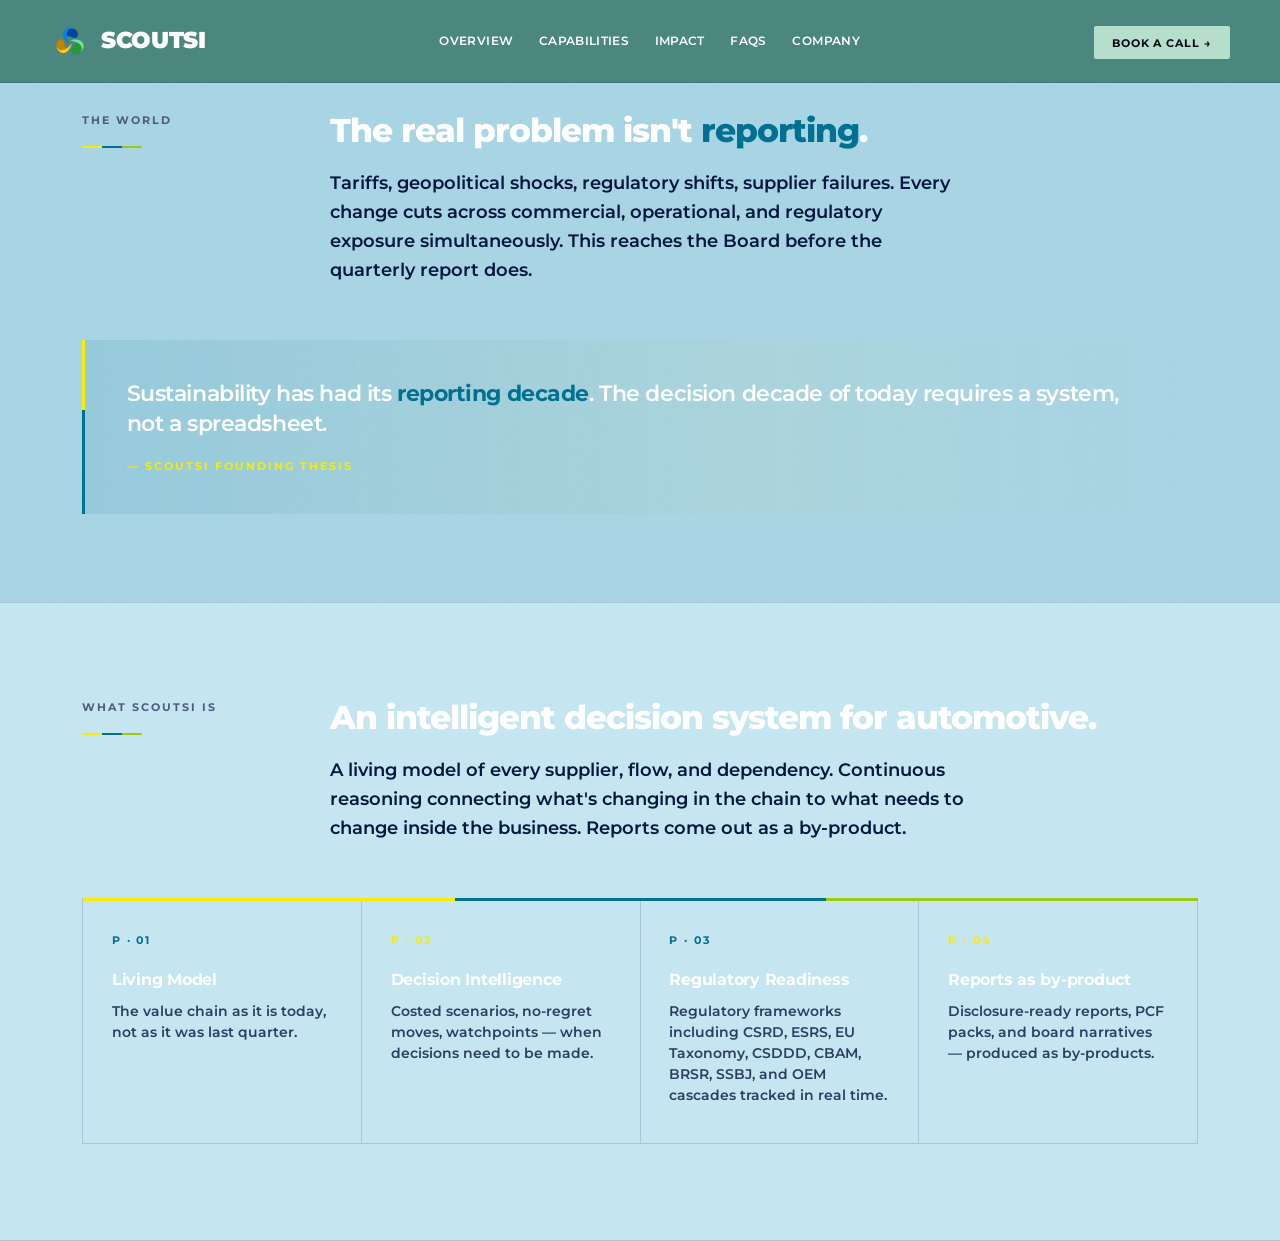
==== commit c6852f2d: "Remove pointer trail cursor; stop hero animation clipping - Remove the wind-streak cursor (trail + d" ====
--- a/about-us.html
+++ b/about-us.html
@@ -136,9 +136,6 @@
       </div>
     </section>
 
-    <!-- Wind cursor -->
-    <svg id="wind-cursor"><path id="wind-path"></path></svg>
-    <div id="wind-dot"></div>
     <script src="script.js" defer></script>
   </body>
 </html>
--- a/style.css
+++ b/style.css
@@ -629,6 +629,17 @@
   white-space: nowrap;
 }
 
+.hero-tag {
+  font-size: 1.05rem;
+  font-weight: 600;
+  line-height: 1.5;
+  color: var(--tx);
+  margin: -0.8rem 0 1rem;
+  animation: fadeUp 0.8s 0.3s both;
+  position: relative;
+  left: 2rem;
+}
+
 .hero-sub {
   font-size: 0.93rem;
   line-height: 1.62;
@@ -2804,56 +2815,6 @@
     justify-content: center;
   }
 }
-/* Custom cursor — wind streak. Desktop only. */
-@media (hover: hover) and (pointer: fine) {
-    body {
-    cursor: auto;
-  }
-}
-#wind-cursor {
-  position: fixed;
-  inset: 0;
-  width: 100%;
-  height: 100%;
-  pointer-events: none;
-  z-index: 99998;
-}
-#wind-path {
-  fill: none;
-  stroke: var(--green);
-  stroke-width: 2;
-  stroke-linecap: round;
-  stroke-linejoin: round;
-  opacity: 0.6;
-  transition:
-    stroke-width 0.2s ease,
-    opacity 0.2s ease;
-  filter: drop-shadow(0 0 6px rgba(119, 232, 146, 0.45));
-}
-#wind-path.is-hot {
-  stroke-width: 4;
-  opacity: 0.95;
-}
-#wind-dot {
-  position: fixed;
-  top: 0;
-  left: 0;
-  width: 7px;
-  height: 7px;
-  margin: -3.5px 0 0 -3.5px;
-  border-radius: 50%;
-  background: var(--green);
-  pointer-events: none;
-  z-index: 99999;
-  box-shadow: 0 0 10px rgba(119, 232, 146, 0.6);
-}
-@media (hover: none), (pointer: coarse) {
-  #wind-cursor,
-  #wind-dot {
-    display: none;
-  }
-}
-
 .member-li-link {
   text-decoration: none;
   color: inherit;
